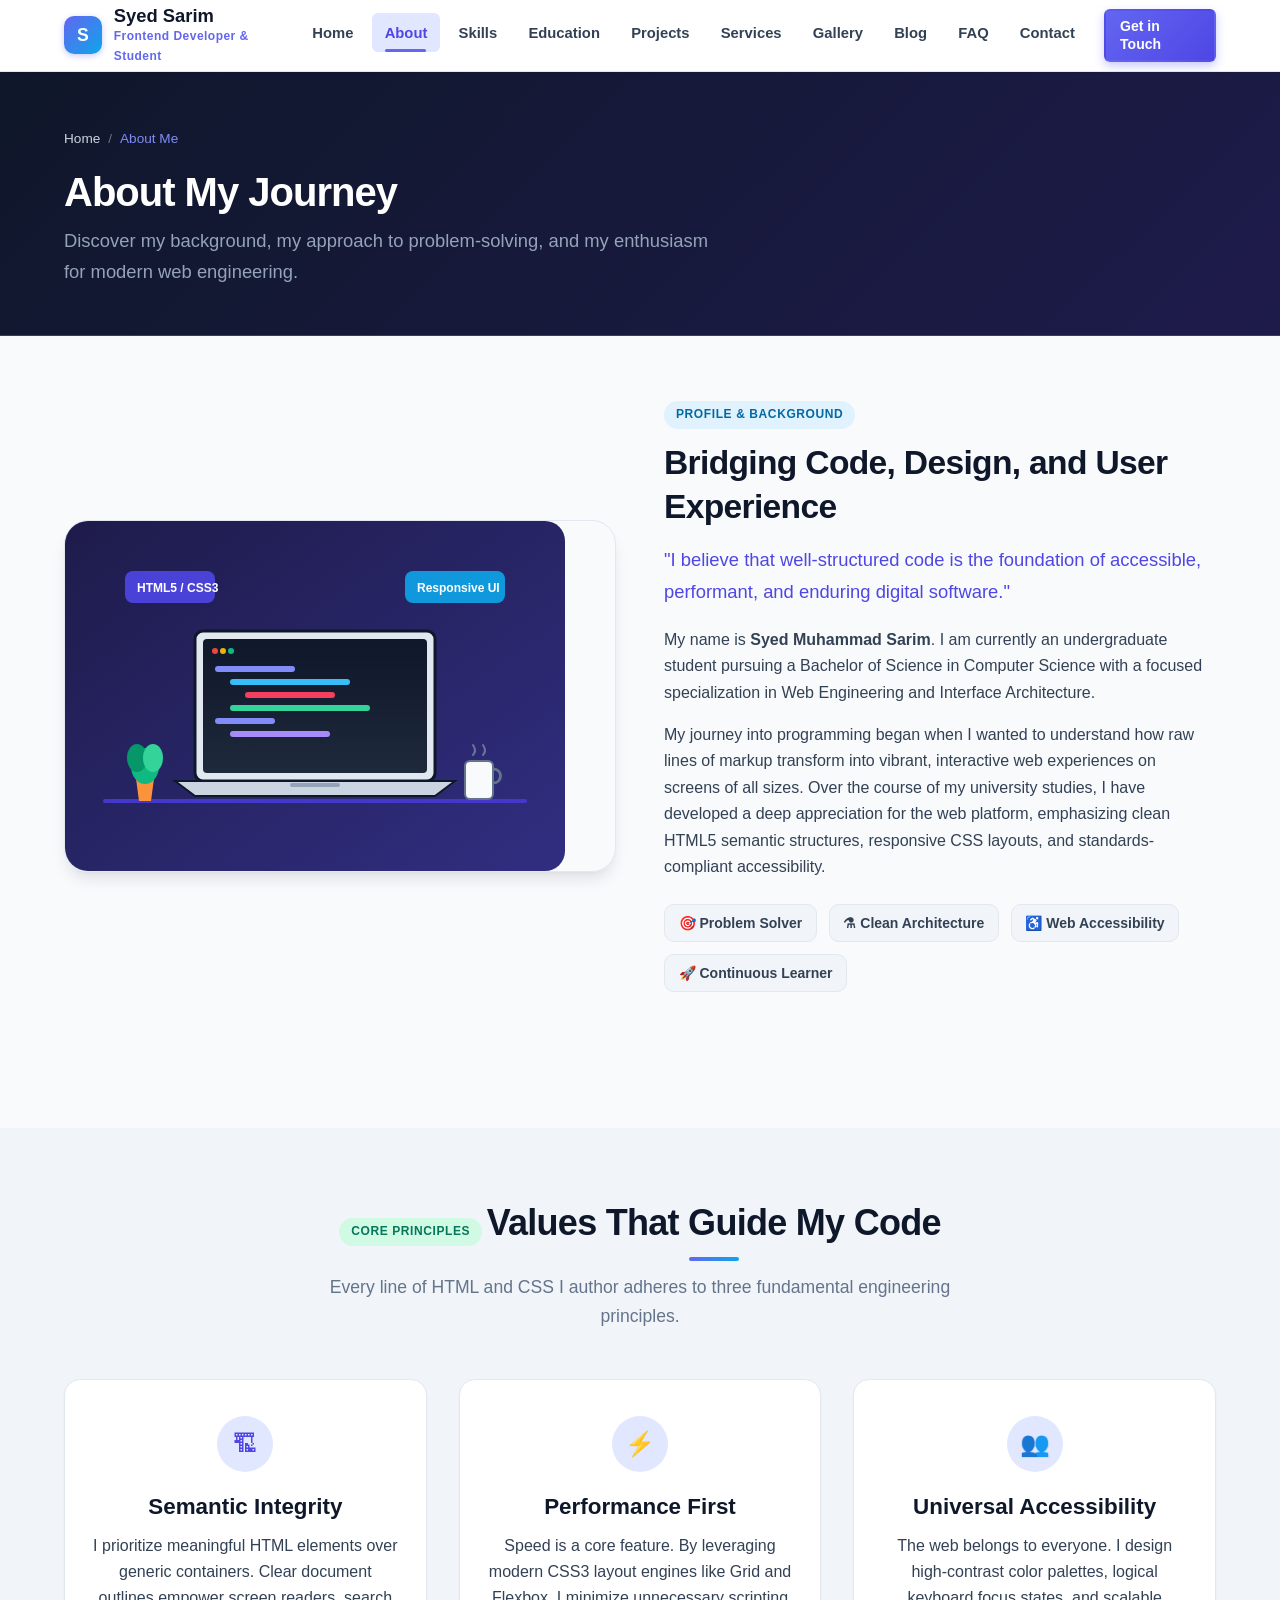
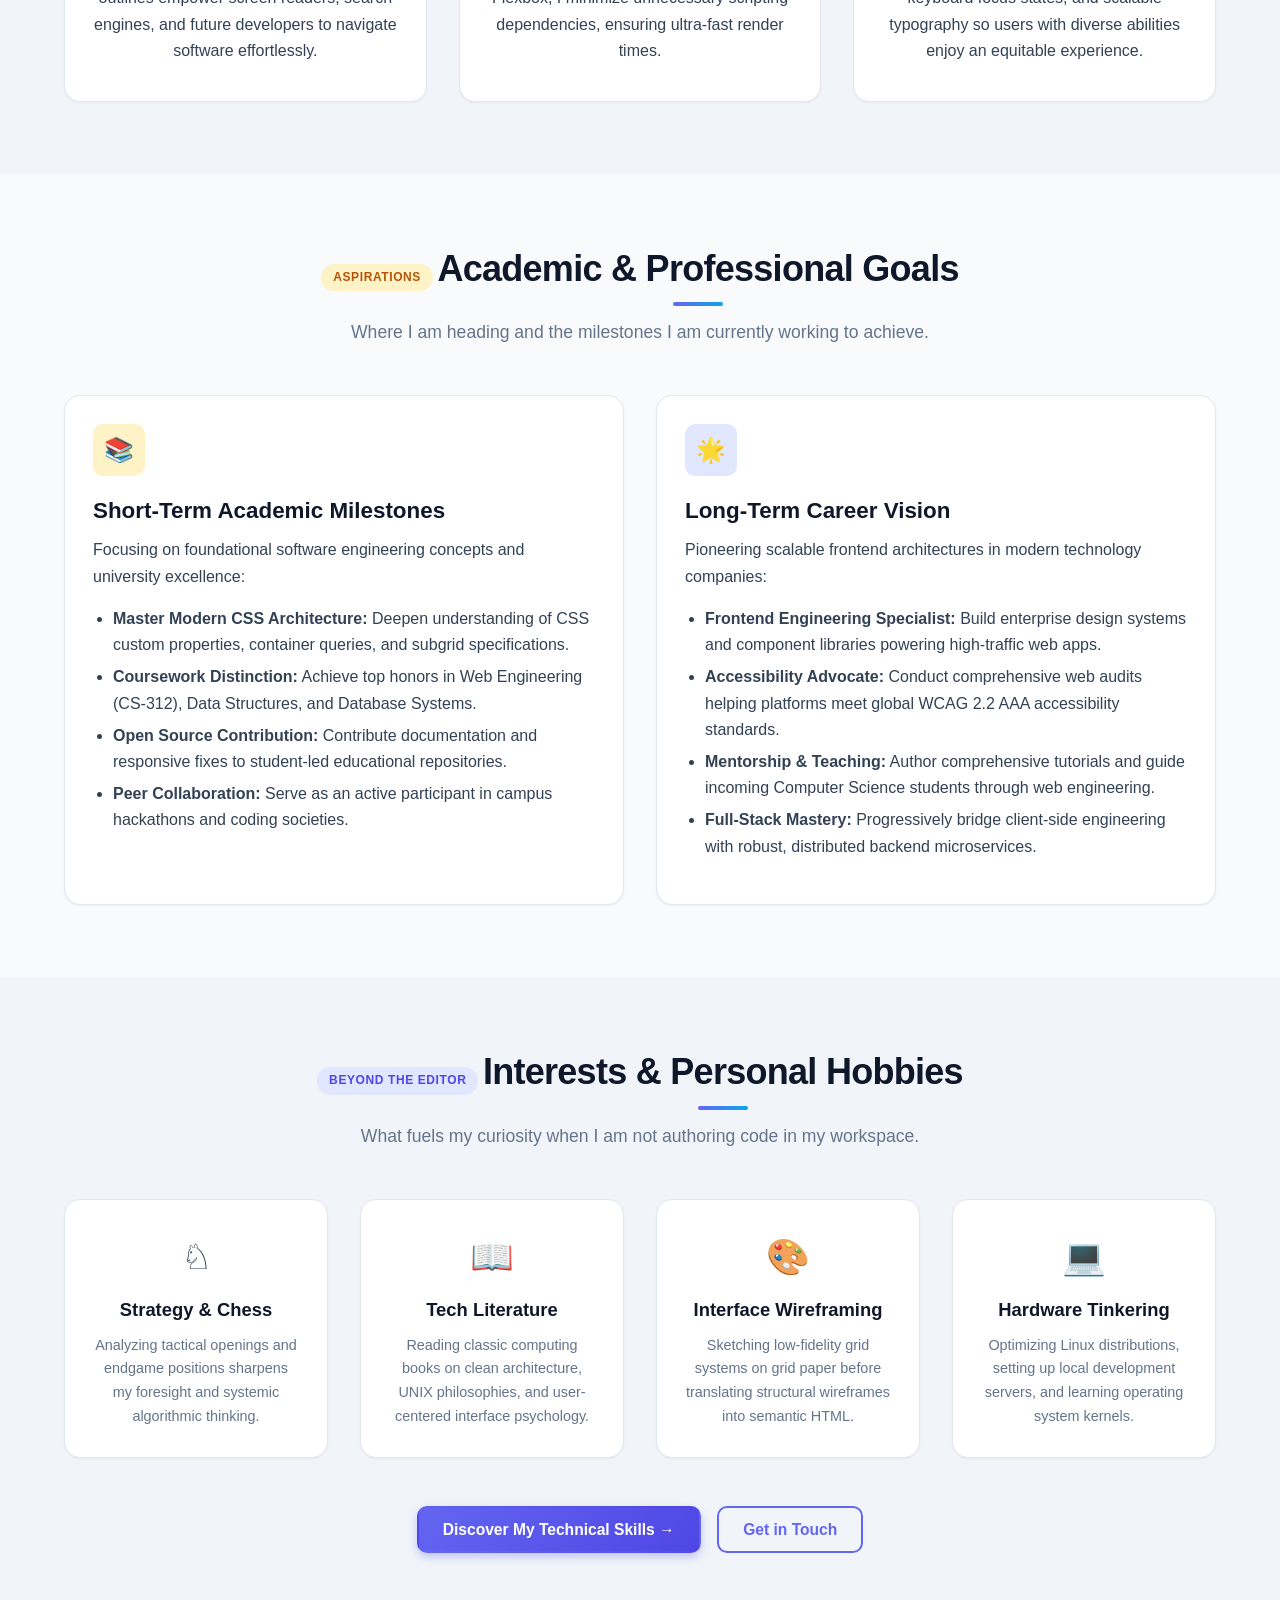
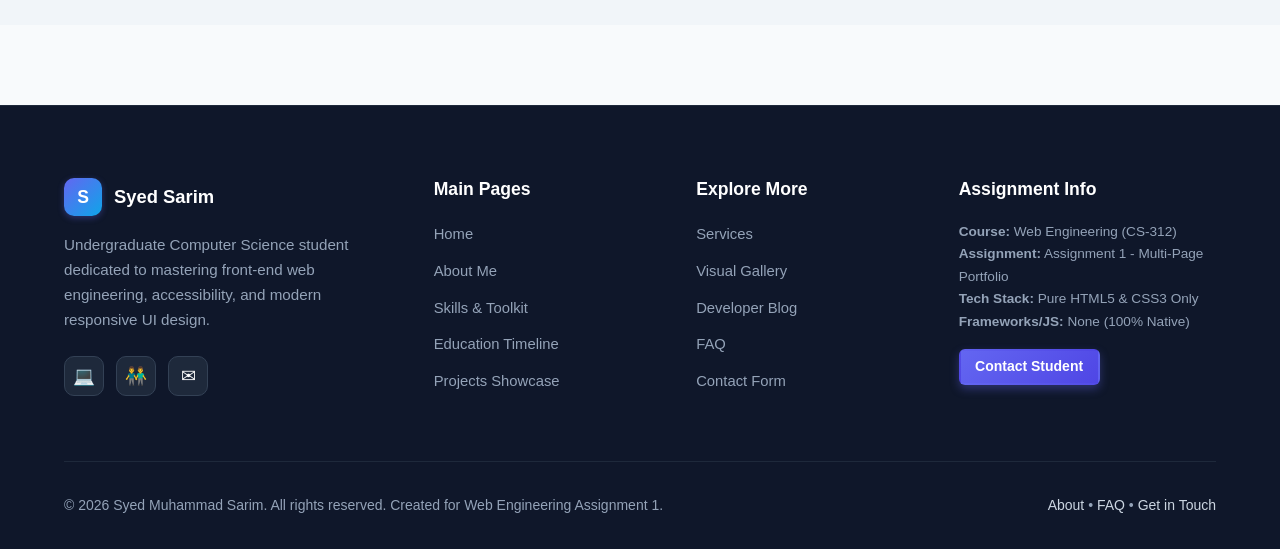
==== about.html @ 370b7d6b "feat: complete 10-page responsive HTML5/CSS3 personal portfolio website for Web Engineering Assignme" ====
<!DOCTYPE html>
<html lang="en">
<head>
  <meta charset="UTF-8">
  <meta name="viewport" content="width=device-width, initial-scale=1.0">
  <meta name="description" content="About Syed Muhammad Sarim - Background, academic journey in Computer Science, engineering philosophy, and aspirations in Web Engineering.">
  <meta name="author" content="Syed Muhammad Sarim">
  <title>About Me | Syed Muhammad Sarim - Portfolio</title>
  <link rel="icon" type="image/svg+xml" href="images/favicon.svg">
  <link rel="stylesheet" href="css/style.css">
</head>
<body>

  <!-- ================= SITE HEADER & NAVIGATION ================= -->
  <header class="site-header">
    <div class="container header-inner">
      <a href="index.html" class="brand" aria-label="Syed Muhammad Sarim Home">
        <div class="brand-icon" aria-hidden="true">S</div>
        <div class="brand-title">
          <span class="brand-name">Syed Sarim</span>
          <span class="brand-sub">Frontend Developer &amp; Student</span>
        </div>
      </a>

      <!-- Pure CSS Mobile Menu Checkbox & Hamburger Label -->
      <input type="checkbox" id="nav-toggle" class="nav-toggle" aria-label="Toggle Navigation Menu">
      <label for="nav-toggle" class="nav-toggle-label" aria-label="Toggle navigation">
        <span></span>
        <span></span>
        <span></span>
      </label>

      <!-- 10 Navigation Links -->
      <nav class="site-nav" aria-label="Main Navigation">
        <ul class="nav-list">
          <li><a href="index.html" class="nav-link">Home</a></li>
          <li><a href="about.html" class="nav-link active">About</a></li>
          <li><a href="skills.html" class="nav-link">Skills</a></li>
          <li><a href="education.html" class="nav-link">Education</a></li>
          <li><a href="projects.html" class="nav-link">Projects</a></li>
          <li><a href="services.html" class="nav-link">Services</a></li>
          <li><a href="gallery.html" class="nav-link">Gallery</a></li>
          <li><a href="blog.html" class="nav-link">Blog</a></li>
          <li><a href="faq.html" class="nav-link">FAQ</a></li>
          <li><a href="contact.html" class="nav-link">Contact</a></li>
        </ul>
        <div class="header-cta">
          <a href="contact.html" class="btn btn-primary btn-sm">Get in Touch</a>
        </div>
      </nav>
    </div>
  </header>

  <!-- ================= PAGE BANNER ================= -->
  <div class="page-banner">
    <div class="container">
      <nav class="breadcrumb" aria-label="Breadcrumb">
        <a href="index.html">Home</a>
        <span class="breadcrumb-separator">/</span>
        <span aria-current="page">About Me</span>
      </nav>
      <h1>About My Journey</h1>
      <p>Discover my background, my approach to problem-solving, and my enthusiasm for modern web engineering.</p>
    </div>
  </div>

  <!-- ================= MAIN CONTENT ================= -->
  <main>
    <!-- BIOGRAPHY & PROFILE SECTION -->
    <section class="section" style="padding-top: 1rem;">
      <div class="container">
        <div class="about-grid">
          <div class="about-image">
            <img src="images/about-illustration.svg" alt="Illustration of Syed Muhammad Sarim coding at a modern workstation" width="500" height="350">
          </div>
          <div class="about-content">
            <span class="badge badge-cyan" style="margin-bottom: 0.75rem;">Profile &amp; Background</span>
            <h2>Bridging Code, Design, and User Experience</h2>
            <p class="lead-text">
              "I believe that well-structured code is the foundation of accessible, performant, and enduring digital software."
            </p>
            <p>
              My name is <strong>Syed Muhammad Sarim</strong>. I am currently an undergraduate student pursuing a Bachelor of Science in Computer Science with a focused specialization in Web Engineering and Interface Architecture.
            </p>
            <p>
              My journey into programming began when I wanted to understand how raw lines of markup transform into vibrant, interactive web experiences on screens of all sizes. Over the course of my university studies, I have developed a deep appreciation for the web platform, emphasizing clean HTML5 semantic structures, responsive CSS layouts, and standards-compliant accessibility.
            </p>
            <div style="margin-top: 1.5rem; display: flex; gap: 0.75rem; flex-wrap: wrap;">
              <span class="interest-tag">&#127919; Problem Solver</span>
              <span class="interest-tag">&#9879; Clean Architecture</span>
              <span class="interest-tag">&#9855; Web Accessibility</span>
              <span class="interest-tag">&#128640; Continuous Learner</span>
            </div>
          </div>
        </div>
      </div>
    </section>

    <!-- CORE VALUES SECTION -->
    <section class="section section-alt">
      <div class="container">
        <header class="section-header">
          <span class="badge badge-teal">Core Principles</span>
          <h2>Values That Guide My Code</h2>
          <p>Every line of HTML and CSS I author adheres to three fundamental engineering principles.</p>
        </header>

        <div class="grid grid-3">
          <!-- Value 1 -->
          <article class="card value-card">
            <div class="value-icon" aria-hidden="true">&#127959;</div>
            <h3>Semantic Integrity</h3>
            <p>
              I prioritize meaningful HTML elements over generic containers. Clear document outlines empower screen readers, search engines, and future developers to navigate software effortlessly.
            </p>
          </article>

          <!-- Value 2 -->
          <article class="card value-card">
            <div class="value-icon" aria-hidden="true">&#9889;</div>
            <h3>Performance First</h3>
            <p>
              Speed is a core feature. By leveraging modern CSS3 layout engines like Grid and Flexbox, I minimize unnecessary scripting dependencies, ensuring ultra-fast render times.
            </p>
          </article>

          <!-- Value 3 -->
          <article class="card value-card">
            <div class="value-icon" aria-hidden="true">&#128101;</div>
            <h3>Universal Accessibility</h3>
            <p>
              The web belongs to everyone. I design high-contrast color palettes, logical keyboard focus states, and scalable typography so users with diverse abilities enjoy an equitable experience.
            </p>
          </article>
        </div>
      </div>
    </section>

    <!-- GOALS & FUTURE HORIZONS -->
    <section class="section">
      <div class="container">
        <header class="section-header">
          <span class="badge badge-amber">Aspirations</span>
          <h2>Academic &amp; Professional Goals</h2>
          <p>Where I am heading and the milestones I am currently working to achieve.</p>
        </header>

        <div class="grid grid-2">
          <!-- Short-Term Goals Card -->
          <article class="card">
            <div class="feature-icon" style="background-color: #fef3c7; color: #b45309;" aria-hidden="true">&#128218;</div>
            <h3>Short-Term Academic Milestones</h3>
            <p>Focusing on foundational software engineering concepts and university excellence:</p>
            <ul>
              <li><strong>Master Modern CSS Architecture:</strong> Deepen understanding of CSS custom properties, container queries, and subgrid specifications.</li>
              <li><strong>Coursework Distinction:</strong> Achieve top honors in Web Engineering (CS-312), Data Structures, and Database Systems.</li>
              <li><strong>Open Source Contribution:</strong> Contribute documentation and responsive fixes to student-led educational repositories.</li>
              <li><strong>Peer Collaboration:</strong> Serve as an active participant in campus hackathons and coding societies.</li>
            </ul>
          </article>

          <!-- Long-Term Goals Card -->
          <article class="card">
            <div class="feature-icon" style="background-color: #e0e7ff; color: #4338ca;" aria-hidden="true">&#127775;</div>
            <h3>Long-Term Career Vision</h3>
            <p>Pioneering scalable frontend architectures in modern technology companies:</p>
            <ul>
              <li><strong>Frontend Engineering Specialist:</strong> Build enterprise design systems and component libraries powering high-traffic web apps.</li>
              <li><strong>Accessibility Advocate:</strong> Conduct comprehensive web audits helping platforms meet global WCAG 2.2 AAA accessibility standards.</li>
              <li><strong>Mentorship &amp; Teaching:</strong> Author comprehensive tutorials and guide incoming Computer Science students through web engineering.</li>
              <li><strong>Full-Stack Mastery:</strong> Progressively bridge client-side engineering with robust, distributed backend microservices.</li>
            </ul>
          </article>
        </div>
      </div>
    </section>

    <!-- INTERESTS & PASSIONS -->
    <section class="section section-alt">
      <div class="container">
        <header class="section-header">
          <span class="badge">Beyond the Editor</span>
          <h2>Interests &amp; Personal Hobbies</h2>
          <p>What fuels my curiosity when I am not authoring code in my workspace.</p>
        </header>

        <div class="grid grid-4">
          <!-- Interest 1 -->
          <div class="card" style="text-align: center;">
            <div style="font-size: 2.2rem; margin-bottom: 0.75rem;" aria-hidden="true">&#9816;</div>
            <h4>Strategy &amp; Chess</h4>
            <p style="font-size: 0.9rem; color: var(--text-muted);">
              Analyzing tactical openings and endgame positions sharpens my foresight and systemic algorithmic thinking.
            </p>
          </div>

          <!-- Interest 2 -->
          <div class="card" style="text-align: center;">
            <div style="font-size: 2.2rem; margin-bottom: 0.75rem;" aria-hidden="true">&#128214;</div>
            <h4>Tech Literature</h4>
            <p style="font-size: 0.9rem; color: var(--text-muted);">
              Reading classic computing books on clean architecture, UNIX philosophies, and user-centered interface psychology.
            </p>
          </div>

          <!-- Interest 3 -->
          <div class="card" style="text-align: center;">
            <div style="font-size: 2.2rem; margin-bottom: 0.75rem;" aria-hidden="true">&#127912;</div>
            <h4>Interface Wireframing</h4>
            <p style="font-size: 0.9rem; color: var(--text-muted);">
              Sketching low-fidelity grid systems on grid paper before translating structural wireframes into semantic HTML.
            </p>
          </div>

          <!-- Interest 4 -->
          <div class="card" style="text-align: center;">
            <div style="font-size: 2.2rem; margin-bottom: 0.75rem;" aria-hidden="true">&#128187;</div>
            <h4>Hardware Tinkering</h4>
            <p style="font-size: 0.9rem; color: var(--text-muted);">
              Optimizing Linux distributions, setting up local development servers, and learning operating system kernels.
            </p>
          </div>
        </div>

        <div style="text-align: center; margin-top: 3rem;">
          <a href="skills.html" class="btn btn-primary">Discover My Technical Skills &rarr;</a>
          <a href="contact.html" class="btn btn-outline" style="margin-left: 0.75rem;">Get in Touch</a>
        </div>
      </div>
    </section>
  </main>

  <!-- ================= SITE FOOTER ================= -->
  <footer class="site-footer">
    <div class="container">
      <div class="footer-grid">
        <div class="footer-brand">
          <div class="brand">
            <div class="brand-icon" aria-hidden="true">S</div>
            <span class="brand-name">Syed Sarim</span>
          </div>
          <p>
            Undergraduate Computer Science student dedicated to mastering front-end web engineering, accessibility, and modern responsive UI design.
          </p>
          <div class="social-links">
            <a href="https://github.com/syedsarim" class="social-link" aria-label="GitHub Profile" target="_blank" rel="noopener noreferrer">&#128187;</a>
            <a href="https://linkedin.com/in/syedsarim" class="social-link" aria-label="LinkedIn Profile" target="_blank" rel="noopener noreferrer">&#128108;</a>
            <a href="mailto:syedsarimraza1@gmail.com" class="social-link" aria-label="Send Email">&#9993;</a>
          </div>
        </div>

        <div>
          <h4 class="footer-title">Main Pages</h4>
          <ul class="footer-links">
            <li><a href="index.html">Home</a></li>
            <li><a href="about.html">About Me</a></li>
            <li><a href="skills.html">Skills &amp; Toolkit</a></li>
            <li><a href="education.html">Education Timeline</a></li>
            <li><a href="projects.html">Projects Showcase</a></li>
          </ul>
        </div>

        <div>
          <h4 class="footer-title">Explore More</h4>
          <ul class="footer-links">
            <li><a href="services.html">Services</a></li>
            <li><a href="gallery.html">Visual Gallery</a></li>
            <li><a href="blog.html">Developer Blog</a></li>
            <li><a href="faq.html">FAQ</a></li>
            <li><a href="contact.html">Contact Form</a></li>
          </ul>
        </div>

        <div>
          <h4 class="footer-title">Assignment Info</h4>
          <p style="font-size: 0.85rem; color: #94a3b8; margin-bottom: 0.5rem;">
            <strong>Course:</strong> Web Engineering (CS-312)<br>
            <strong>Assignment:</strong> Assignment 1 - Multi-Page Portfolio<br>
            <strong>Tech Stack:</strong> Pure HTML5 &amp; CSS3 Only<br>
            <strong>Frameworks/JS:</strong> None (100% Native)
          </p>
          <a href="contact.html" class="btn btn-primary btn-sm" style="margin-top: 0.5rem;">Contact Student</a>
        </div>
      </div>

      <div class="footer-bottom">
        <div>
          &copy; 2026 Syed Muhammad Sarim. All rights reserved. Created for Web Engineering Assignment 1.
        </div>
        <div>
          <a href="about.html">About</a> &bull;
          <a href="faq.html">FAQ</a> &bull;
          <a href="contact.html">Get in Touch</a>
        </div>
      </div>
    </div>
  </footer>

</body>
</html>
---- css/style.css ----
/* ==========================================================================
   PERSONAL PORTFOLIO WEBSITE - STYLE SHEET
   Web Engineering Assignment 1
   Technology: Pure HTML5 & CSS3 (No JavaScript, No Frameworks)
   Author: Syed Muhammad Sarim
   ========================================================================== */

/* --------------------------------------------------------------------------
   1. CSS Custom Properties (Theme Variables)
   -------------------------------------------------------------------------- */
:root {
  /* Color Palette: Navy, Purple, Cyan, Clean Light Backgrounds */
  --color-primary: #0f172a;          /* Deep Navy / Slate 900 */
  --color-primary-light: #1e293b;    /* Slate 800 */
  --color-navy: #1e1b4b;             /* Indigo 950 */
  --color-purple: #6366f1;           /* Indigo / Purple 500 */
  --color-purple-dark: #4f46e5;      /* Indigo 600 */
  --color-purple-light: #e0e7ff;     /* Indigo 100 */
  --color-accent-cyan: #0ea5e9;      /* Sky 500 */
  --color-accent-teal: #10b981;      /* Emerald 500 */
  --color-accent-amber: #f59e0b;     /* Amber 500 */
  --color-accent-rose: #f43f5e;      /* Rose 500 */

  /* Neutral Backgrounds & Surfaces */
  --bg-page: #f8fafc;                /* Light Slate 50 */
  --bg-card: #ffffff;                /* Pure White */
  --bg-subtle: #f1f5f9;              /* Slate 100 */
  --bg-dark: #0f172a;                /* Slate 900 for dark accents */

  /* Text Colors */
  --text-primary: #0f172a;           /* Headings & heavy copy */
  --text-secondary: #334155;         /* Standard body copy */
  --text-muted: #64748b;             /* Subtitles, meta, captions */
  --text-white: #ffffff;

  /* Borders & Dividers */
  --border-light: #e2e8f0;           /* Slate 200 */
  --border-focus: #6366f1;

  /* Box Shadows (Elevation) */
  --shadow-sm: 0 1px 2px 0 rgb(15 23 42 / 0.05);
  --shadow-md: 0 4px 6px -1px rgb(15 23 42 / 0.08), 0 2px 4px -2px rgb(15 23 42 / 0.06);
  --shadow-lg: 0 10px 15px -3px rgb(15 23 42 / 0.1), 0 4px 6px -4px rgb(15 23 42 / 0.05);
  --shadow-xl: 0 20px 25px -5px rgb(15 23 42 / 0.12), 0 8px 10px -6px rgb(15 23 42 / 0.06);

  /* Border Radii */
  --radius-sm: 6px;
  --radius-md: 10px;
  --radius-lg: 16px;
  --radius-xl: 24px;
  --radius-full: 9999px;

  /* Spacing & Layout */
  --container-max-width: 1200px;
  --header-height: 72px;
  --transition: all 0.25s cubic-bezier(0.4, 0, 0.2, 1);
}

/* --------------------------------------------------------------------------
   2. Reset & Base Typography
   -------------------------------------------------------------------------- */
*,
*::before,
*::after {
  box-sizing: border-box;
  margin: 0;
  padding: 0;
}

html {
  font-size: 16px;
  scroll-behavior: smooth;
  scroll-padding-top: calc(var(--header-height) + 1rem);
}

body {
  font-family: -apple-system, BlinkMacSystemFont, "Segoe UI", Roboto, "Helvetica Neue", Arial, sans-serif;
  line-height: 1.65;
  color: var(--text-secondary);
  background-color: var(--bg-page);
  -webkit-font-smoothing: antialiased;
  min-height: 100vh;
  display: flex;
  flex-direction: column;
}

main {
  flex: 1 0 auto;
}

h1, h2, h3, h4, h5, h6 {
  color: var(--text-primary);
  line-height: 1.3;
  font-weight: 700;
  margin-bottom: 0.75rem;
}

h1 { font-size: 2.5rem; letter-spacing: -0.025em; }
h2 { font-size: 2rem; letter-spacing: -0.02em; }
h3 { font-size: 1.4rem; }
h4 { font-size: 1.15rem; }

p {
  margin-bottom: 1rem;
}

p:last-child {
  margin-bottom: 0;
}

a {
  color: var(--color-purple);
  text-decoration: none;
  transition: var(--transition);
}

a:hover,
a:focus-visible {
  color: var(--color-purple-dark);
}

img, svg {
  display: block;
  max-width: 100%;
  height: auto;
}

ul, ol {
  padding-left: 1.25rem;
  margin-bottom: 1rem;
}

li {
  margin-bottom: 0.35rem;
}

/* --------------------------------------------------------------------------
   3. Utility & Layout Classes
   -------------------------------------------------------------------------- */
.container {
  width: 100%;
  max-width: var(--container-max-width);
  margin-left: auto;
  margin-right: auto;
  padding-left: 1.5rem;
  padding-right: 1.5rem;
}

.section {
  padding: 4.5rem 0;
}

.section-alt {
  background-color: var(--bg-subtle);
}

.section-header {
  text-align: center;
  max-width: 700px;
  margin: 0 auto 3rem auto;
}

.section-header h2 {
  font-size: 2.25rem;
  margin-bottom: 0.75rem;
  position: relative;
  display: inline-block;
}

.section-header h2::after {
  content: "";
  display: block;
  width: 50px;
  height: 4px;
  background: linear-gradient(90deg, var(--color-purple), var(--color-accent-cyan));
  border-radius: var(--radius-full);
  margin: 0.6rem auto 0 auto;
}

.section-header p {
  color: var(--text-muted);
  font-size: 1.1rem;
}

/* Grids */
.grid {
  display: grid;
  gap: 2rem;
}

.grid-2 {
  grid-template-columns: repeat(2, 1fr);
}

.grid-3 {
  grid-template-columns: repeat(3, 1fr);
}

.grid-4 {
  grid-template-columns: repeat(4, 1fr);
}

/* Flex Utilities */
.flex {
  display: flex;
}

.flex-center {
  display: flex;
  align-items: center;
  justify-content: center;
}

.flex-between {
  display: flex;
  align-items: center;
  justify-content: space-between;
}

.flex-wrap {
  flex-wrap: wrap;
}

.gap-1 { gap: 0.5rem; }
.gap-2 { gap: 1rem; }
.gap-3 { gap: 1.5rem; }

/* Cards */
.card {
  background-color: var(--bg-card);
  border: 1px solid var(--border-light);
  border-radius: var(--radius-lg);
  padding: 1.75rem;
  box-shadow: var(--shadow-sm);
  transition: var(--transition);
}

.card:hover {
  transform: translateY(-4px);
  box-shadow: var(--shadow-lg);
  border-color: #cbd5e1;
}

/* Buttons */
.btn {
  display: inline-flex;
  align-items: center;
  justify-content: center;
  gap: 0.5rem;
  padding: 0.75rem 1.5rem;
  font-size: 0.975rem;
  font-weight: 600;
  border-radius: var(--radius-md);
  border: 2px solid transparent;
  cursor: pointer;
  transition: var(--transition);
  text-decoration: none;
  line-height: 1.25;
}

.btn-primary {
  background: linear-gradient(135deg, var(--color-purple), var(--color-purple-dark));
  color: var(--text-white);
  box-shadow: 0 4px 10px rgb(99 102 241 / 0.35);
}

.btn-primary:hover,
.btn-primary:focus-visible {
  color: var(--text-white);
  background: linear-gradient(135deg, var(--color-purple-dark), #3730a3);
  transform: translateY(-2px);
  box-shadow: 0 6px 14px rgb(99 102 241 / 0.45);
}

.btn-secondary {
  background-color: var(--color-primary);
  color: var(--text-white);
}

.btn-secondary:hover,
.btn-secondary:focus-visible {
  background-color: var(--color-primary-light);
  color: var(--text-white);
  transform: translateY(-2px);
}

.btn-outline {
  background-color: transparent;
  border-color: var(--color-purple);
  color: var(--color-purple);
}

.btn-outline:hover,
.btn-outline:focus-visible {
  background-color: var(--color-purple);
  color: var(--text-white);
  transform: translateY(-2px);
}

.btn-sm {
  padding: 0.45rem 0.9rem;
  font-size: 0.875rem;
  border-radius: var(--radius-sm);
}

/* Badges / Chips */
.badge {
  display: inline-flex;
  align-items: center;
  padding: 0.25rem 0.75rem;
  font-size: 0.75rem;
  font-weight: 700;
  text-transform: uppercase;
  letter-spacing: 0.05em;
  border-radius: var(--radius-full);
  background-color: var(--color-purple-light);
  color: var(--color-purple-dark);
}

.badge-cyan {
  background-color: #e0f2fe;
  color: #0369a1;
}

.badge-teal {
  background-color: #d1fae5;
  color: #047857;
}

.badge-amber {
  background-color: #fef3c7;
  color: #b45309;
}

/* --------------------------------------------------------------------------
   4. Header & Navigation (Pure CSS Mobile Menu Toggle)
   -------------------------------------------------------------------------- */
.site-header {
  position: sticky;
  top: 0;
  z-index: 1000;
  height: var(--header-height);
  background-color: rgba(255, 255, 255, 0.95);
  backdrop-filter: blur(10px);
  border-bottom: 1px solid var(--border-light);
  box-shadow: var(--shadow-sm);
}

.header-inner {
  display: flex;
  align-items: center;
  justify-content: space-between;
  height: 100%;
}

/* Brand Logo */
.brand {
  display: flex;
  align-items: center;
  gap: 0.75rem;
  font-weight: 800;
  font-size: 1.25rem;
  color: var(--color-primary);
  text-decoration: none;
}

.brand-icon {
  width: 38px;
  height: 38px;
  background: linear-gradient(135deg, var(--color-purple), var(--color-accent-cyan));
  color: var(--text-white);
  border-radius: var(--radius-md);
  display: flex;
  align-items: center;
  justify-content: center;
  font-size: 1.1rem;
  font-weight: 900;
  box-shadow: 0 2px 6px rgb(99 102 241 / 0.35);
}

.brand-title {
  display: flex;
  flex-direction: column;
}

.brand-name {
  color: var(--color-primary);
  font-size: 1.15rem;
  line-height: 1.2;
}

.brand-sub {
  font-size: 0.75rem;
  font-weight: 600;
  color: var(--color-purple);
  letter-spacing: 0.04em;
}

/* Nav Menu Checkbox (Hidden) */
.nav-toggle {
  display: none;
}

/* Hamburger Label Icon */
.nav-toggle-label {
  display: none;
  flex-direction: column;
  justify-content: space-between;
  width: 28px;
  height: 20px;
  cursor: pointer;
  z-index: 1010;
}

.nav-toggle-label span {
  display: block;
  height: 3px;
  width: 100%;
  background-color: var(--color-primary);
  border-radius: 2px;
  transition: var(--transition);
}

/* Navigation List */
.site-nav {
  display: flex;
  align-items: center;
}

.nav-list {
  display: flex;
  align-items: center;
  list-style: none;
  gap: 0.35rem;
  margin: 0;
  padding: 0;
}

.nav-link {
  display: block;
  padding: 0.45rem 0.8rem;
  font-size: 0.925rem;
  font-weight: 600;
  color: var(--text-secondary);
  border-radius: var(--radius-sm);
  transition: var(--transition);
  position: relative;
}

.nav-link:hover {
  color: var(--color-purple);
  background-color: var(--bg-subtle);
}

/* Active Page Indicator */
.nav-link.active {
  color: var(--color-purple-dark);
  background-color: var(--color-purple-light);
  font-weight: 700;
}

.nav-link.active::after {
  content: "";
  position: absolute;
  bottom: 0;
  left: 20%;
  width: 60%;
  height: 3px;
  background-color: var(--color-purple);
  border-radius: var(--radius-full);
}

.header-cta {
  margin-left: 1rem;
}

/* --------------------------------------------------------------------------
   5. Hero Section (Home Page)
   -------------------------------------------------------------------------- */
.hero {
  padding: 5rem 0 4rem 0;
  background: radial-gradient(circle at top right, #e0e7ff 0%, #f8fafc 60%);
  border-bottom: 1px solid var(--border-light);
  overflow: hidden;
}

.hero-grid {
  display: grid;
  grid-template-columns: 1.2fr 0.8fr;
  align-items: center;
  gap: 3.5rem;
}

.hero-content {
  max-width: 620px;
}

.hero-badge {
  display: inline-flex;
  align-items: center;
  gap: 0.5rem;
  padding: 0.35rem 0.9rem;
  background-color: var(--color-purple-light);
  color: var(--color-purple-dark);
  font-weight: 700;
  font-size: 0.825rem;
  border-radius: var(--radius-full);
  margin-bottom: 1.25rem;
  border: 1px solid #c7d2fe;
}

.hero-badge-pulse {
  width: 8px;
  height: 8px;
  background-color: var(--color-accent-teal);
  border-radius: 50%;
  box-shadow: 0 0 0 2px rgba(16, 185, 129, 0.3);
}

.hero-title {
  font-size: 3rem;
  line-height: 1.15;
  margin-bottom: 1.25rem;
  color: var(--color-primary);
}

.text-gradient {
  background: linear-gradient(135deg, var(--color-purple-dark), var(--color-accent-cyan));
  -webkit-background-clip: text;
  -webkit-text-fill-color: transparent;
}

.hero-description {
  font-size: 1.15rem;
  color: var(--text-secondary);
  margin-bottom: 2rem;
  line-height: 1.7;
}

.hero-buttons {
  display: flex;
  gap: 1rem;
  flex-wrap: wrap;
  margin-bottom: 2.5rem;
}

.hero-stats {
  display: grid;
  grid-template-columns: repeat(3, 1fr);
  gap: 1.5rem;
  padding-top: 1.75rem;
  border-top: 1px solid var(--border-light);
}

.stat-item {
  display: flex;
  flex-direction: column;
}

.stat-number {
  font-size: 1.75rem;
  font-weight: 800;
  color: var(--color-primary);
}

.stat-label {
  font-size: 0.85rem;
  color: var(--text-muted);
  font-weight: 600;
}

/* Hero Media Illustration */
.hero-media {
  position: relative;
  display: flex;
  justify-content: center;
}

.hero-image-card {
  width: 100%;
  max-width: 380px;
  border-radius: var(--radius-xl);
  overflow: hidden;
  box-shadow: var(--shadow-xl);
  border: 4px solid var(--bg-card);
  background-color: var(--color-primary);
  animation: float 5s ease-in-out infinite;
}

@keyframes float {
  0%, 100% { transform: translateY(0); }
  50% { transform: translateY(-12px); }
}

/* --------------------------------------------------------------------------
   6. Quick Highlights & Features (Home Page)
   -------------------------------------------------------------------------- */
.feature-card {
  display: flex;
  flex-direction: column;
  height: 100%;
}

.feature-icon {
  width: 52px;
  height: 52px;
  border-radius: var(--radius-md);
  display: flex;
  align-items: center;
  justify-content: center;
  font-size: 1.5rem;
  margin-bottom: 1.25rem;
  background-color: var(--color-purple-light);
  color: var(--color-purple-dark);
}

.feature-card h3 {
  font-size: 1.25rem;
  margin-bottom: 0.75rem;
}

.feature-card p {
  color: var(--text-muted);
  flex-grow: 1;
  margin-bottom: 1.25rem;
}

.feature-link {
  font-weight: 700;
  font-size: 0.925rem;
  display: inline-flex;
  align-items: center;
  gap: 0.35rem;
}

.feature-link:hover {
  text-decoration: underline;
}

/* --------------------------------------------------------------------------
   7. Page Banner / Header Subpage Hero
   -------------------------------------------------------------------------- */
.page-banner {
  padding: 3.5rem 0 3rem 0;
  background: linear-gradient(135deg, #0f172a 0%, #1e1b4b 100%);
  color: var(--text-white);
  border-bottom: 1px solid #334155;
  margin-bottom: 3rem;
}

.page-banner h1 {
  color: var(--text-white);
  font-size: 2.5rem;
  margin-bottom: 0.5rem;
}

.page-banner p {
  color: #94a3b8;
  font-size: 1.15rem;
  max-width: 650px;
}

.breadcrumb {
  display: flex;
  align-items: center;
  gap: 0.5rem;
  font-size: 0.85rem;
  margin-bottom: 1rem;
  color: #818cf8;
}

.breadcrumb a {
  color: #cbd5e1;
}

.breadcrumb a:hover {
  color: #ffffff;
}

.breadcrumb-separator {
  color: #64748b;
}

/* --------------------------------------------------------------------------
   8. About Page Components
   -------------------------------------------------------------------------- */
.about-grid {
  display: grid;
  grid-template-columns: 1fr 1fr;
  gap: 3rem;
  align-items: center;
  margin-bottom: 4rem;
}

.about-image {
  border-radius: var(--radius-xl);
  overflow: hidden;
  box-shadow: var(--shadow-lg);
  border: 1px solid var(--border-light);
}

.about-content h2 {
  font-size: 2.1rem;
  margin-bottom: 1rem;
}

.lead-text {
  font-size: 1.15rem;
  color: var(--color-purple-dark);
  font-weight: 500;
  line-height: 1.7;
  margin-bottom: 1.25rem;
}

.interest-tag {
  display: inline-flex;
  align-items: center;
  gap: 0.4rem;
  padding: 0.4rem 0.85rem;
  background-color: var(--bg-subtle);
  border: 1px solid var(--border-light);
  border-radius: var(--radius-md);
  font-size: 0.875rem;
  font-weight: 600;
  color: var(--text-secondary);
}

/* Values Grid */
.value-card {
  text-align: center;
  padding: 2.25rem 1.75rem;
}

.value-icon {
  width: 56px;
  height: 56px;
  margin: 0 auto 1.25rem auto;
  border-radius: 50%;
  display: flex;
  align-items: center;
  justify-content: center;
  font-size: 1.5rem;
  background-color: var(--color-purple-light);
  color: var(--color-purple-dark);
}

/* --------------------------------------------------------------------------
   9. Skills Page Components
   -------------------------------------------------------------------------- */
.skill-category-card {
  margin-bottom: 2.5rem;
}

.skill-category-header {
  display: flex;
  align-items: center;
  gap: 0.75rem;
  margin-bottom: 1.5rem;
  padding-bottom: 0.75rem;
  border-bottom: 2px solid var(--border-light);
}

.skill-item {
  margin-bottom: 1.5rem;
}

.skill-item:last-child {
  margin-bottom: 0;
}

.skill-info {
  display: flex;
  justify-content: space-between;
  align-items: center;
  margin-bottom: 0.5rem;
  font-weight: 600;
}

.skill-name {
  color: var(--text-primary);
}

.skill-pct {
  color: var(--color-purple-dark);
  font-size: 0.875rem;
}

.skill-bar-bg {
  width: 100%;
  height: 10px;
  background-color: var(--bg-subtle);
  border-radius: var(--radius-full);
  overflow: hidden;
  border: 1px solid var(--border-light);
}

.skill-bar-fill {
  height: 100%;
  border-radius: var(--radius-full);
  background: linear-gradient(90deg, var(--color-purple), var(--color-accent-cyan));
  transition: width 1s ease-in-out;
}

.skill-bar-fill.teal {
  background: linear-gradient(90deg, #10b981, #34d399);
}

.skill-bar-fill.amber {
  background: linear-gradient(90deg, #f59e0b, #fbbf24);
}

/* Soft Skills Grid */
.soft-skill-box {
  background: var(--bg-card);
  border: 1px solid var(--border-light);
  border-radius: var(--radius-lg);
  padding: 1.5rem;
  display: flex;
  gap: 1rem;
}

.soft-skill-icon {
  font-size: 1.75rem;
  color: var(--color-purple);
  line-height: 1;
}

/* --------------------------------------------------------------------------
   10. Education Page Components (Timeline Layout)
   -------------------------------------------------------------------------- */
.timeline {
  position: relative;
  max-width: 860px;
  margin: 0 auto;
  padding: 1rem 0;
}

.timeline::before {
  content: "";
  position: absolute;
  top: 0;
  bottom: 0;
  left: 24px;
  width: 3px;
  background: linear-gradient(180deg, var(--color-purple), var(--color-accent-cyan));
  border-radius: var(--radius-full);
}

.timeline-item {
  position: relative;
  padding-left: 64px;
  margin-bottom: 2.75rem;
}

.timeline-item:last-child {
  margin-bottom: 0;
}

.timeline-dot {
  position: absolute;
  left: 14px;
  top: 6px;
  width: 23px;
  height: 23px;
  border-radius: 50%;
  background-color: var(--bg-card);
  border: 4px solid var(--color-purple);
  box-shadow: 0 0 0 4px rgba(99, 102, 241, 0.2);
}

.timeline-card {
  background-color: var(--bg-card);
  border: 1px solid var(--border-light);
  border-radius: var(--radius-lg);
  padding: 2rem;
  box-shadow: var(--shadow-sm);
}

.timeline-meta {
  display: flex;
  align-items: center;
  justify-content: space-between;
  flex-wrap: wrap;
  gap: 0.5rem;
  margin-bottom: 0.75rem;
}

.timeline-date {
  font-weight: 700;
  font-size: 0.85rem;
  color: var(--color-purple-dark);
}

.timeline-institution {
  font-size: 1.05rem;
  color: var(--text-muted);
  font-weight: 600;
  margin-bottom: 0.75rem;
}

.coursework-chips {
  display: flex;
  flex-wrap: wrap;
  gap: 0.5rem;
  margin-top: 1rem;
}

.course-chip {
  padding: 0.3rem 0.75rem;
  background-color: var(--bg-subtle);
  border: 1px solid var(--border-light);
  border-radius: var(--radius-full);
  font-size: 0.825rem;
  font-weight: 500;
  color: var(--text-secondary);
}

/* --------------------------------------------------------------------------
   11. Projects Page Components
   -------------------------------------------------------------------------- */
.project-card {
  background-color: var(--bg-card);
  border: 1px solid var(--border-light);
  border-radius: var(--radius-lg);
  overflow: hidden;
  box-shadow: var(--shadow-sm);
  display: flex;
  flex-direction: column;
  transition: var(--transition);
}

.project-card:hover {
  transform: translateY(-6px);
  box-shadow: var(--shadow-xl);
  border-color: #cbd5e1;
}

.project-thumb {
  position: relative;
  overflow: hidden;
  background-color: #0f172a;
  height: 220px;
}

.project-thumb img {
  width: 100%;
  height: 100%;
  object-fit: cover;
  transition: transform 0.4s ease;
}

.project-card:hover .project-thumb img {
  transform: scale(1.05);
}

.project-status {
  position: absolute;
  top: 1rem;
  right: 1rem;
}

.project-body {
  padding: 1.75rem;
  display: flex;
  flex-direction: column;
  flex-grow: 1;
}

.project-tags {
  display: flex;
  flex-wrap: wrap;
  gap: 0.4rem;
  margin-bottom: 0.9rem;
}

.project-title {
  font-size: 1.35rem;
  margin-bottom: 0.65rem;
}

.project-desc {
  color: var(--text-muted);
  font-size: 0.95rem;
  flex-grow: 1;
  margin-bottom: 1.25rem;
}

.project-features {
  list-style: none;
  padding-left: 0;
  margin-bottom: 1.5rem;
  font-size: 0.875rem;
}

.project-features li {
  position: relative;
  padding-left: 1.25rem;
  margin-bottom: 0.4rem;
  color: var(--text-secondary);
}

.project-features li::before {
  content: "✓";
  position: absolute;
  left: 0;
  color: var(--color-accent-teal);
  font-weight: bold;
}

.project-actions {
  display: flex;
  gap: 0.75rem;
  margin-top: auto;
}

/* --------------------------------------------------------------------------
   12. Services Page Components
   -------------------------------------------------------------------------- */
.service-card {
  position: relative;
  display: flex;
  flex-direction: column;
  height: 100%;
}

.service-card-popular {
  border-color: var(--color-purple);
  box-shadow: 0 0 0 2px var(--color-purple);
}

.service-badge {
  position: absolute;
  top: -12px;
  right: 1.5rem;
}

.service-icon {
  width: 58px;
  height: 58px;
  border-radius: var(--radius-md);
  background: linear-gradient(135deg, var(--color-purple-light), #c7d2fe);
  color: var(--color-purple-dark);
  font-size: 1.75rem;
  display: flex;
  align-items: center;
  justify-content: center;
  margin-bottom: 1.5rem;
}

.service-checklist {
  list-style: none;
  padding-left: 0;
  margin: 1.25rem 0 1.5rem 0;
  flex-grow: 1;
}

.service-checklist li {
  display: flex;
  align-items: flex-start;
  gap: 0.5rem;
  font-size: 0.925rem;
  color: var(--text-secondary);
  margin-bottom: 0.6rem;
}

.service-check {
  color: var(--color-accent-teal);
  font-weight: bold;
}

/* Workflow Step Cards */
.workflow-step {
  text-align: center;
  padding: 2rem 1.5rem;
  position: relative;
}

.step-number {
  width: 44px;
  height: 44px;
  margin: 0 auto 1rem auto;
  border-radius: 50%;
  background-color: var(--color-purple);
  color: var(--text-white);
  font-weight: 800;
  display: flex;
  align-items: center;
  justify-content: center;
}

/* --------------------------------------------------------------------------
   13. Gallery Page Components & CSS-only Modal Lightbox
   -------------------------------------------------------------------------- */
.gallery-grid {
  display: grid;
  grid-template-columns: repeat(3, 1fr);
  gap: 1.75rem;
}

.gallery-item {
  position: relative;
  border-radius: var(--radius-lg);
  overflow: hidden;
  box-shadow: var(--shadow-sm);
  background-color: #0f172a;
  aspect-ratio: 4 / 3;
  display: block;
  text-decoration: none;
}

.gallery-item img {
  width: 100%;
  height: 100%;
  object-fit: cover;
  transition: transform 0.4s ease;
}

.gallery-overlay {
  position: absolute;
  inset: 0;
  background: linear-gradient(to top, rgba(15, 23, 42, 0.92) 0%, rgba(15, 23, 42, 0.2) 60%, transparent 100%);
  display: flex;
  flex-direction: column;
  justify-content: flex-end;
  padding: 1.5rem;
  opacity: 0;
  transition: opacity 0.3s ease;
}

.gallery-item:hover .gallery-overlay,
.gallery-item:focus .gallery-overlay {
  opacity: 1;
}

.gallery-item:hover img {
  transform: scale(1.08);
}

.gallery-overlay-title {
  color: var(--text-white);
  font-weight: 700;
  font-size: 1.1rem;
  margin-bottom: 0.25rem;
}

.gallery-overlay-sub {
  color: #94a3b8;
  font-size: 0.85rem;
}

/* Pure CSS Modal Lightbox via :target pseudo-class */
.lightbox-modal {
  display: none;
  position: fixed;
  inset: 0;
  z-index: 2000;
  background-color: rgba(15, 23, 42, 0.85);
  backdrop-filter: blur(8px);
  padding: 2rem;
  align-items: center;
  justify-content: center;
}

.lightbox-modal:target {
  display: flex;
}

.lightbox-content {
  position: relative;
  max-width: 800px;
  width: 100%;
  background-color: var(--bg-card);
  border-radius: var(--radius-lg);
  overflow: hidden;
  box-shadow: var(--shadow-xl);
  border: 1px solid var(--border-light);
  animation: modalIn 0.3s ease-out;
}

@keyframes modalIn {
  from { opacity: 0; transform: scale(0.95); }
  to { opacity: 1; transform: scale(1); }
}

.lightbox-close {
  position: absolute;
  top: 1rem;
  right: 1.25rem;
  font-size: 2rem;
  line-height: 1;
  color: var(--text-white);
  background-color: rgba(15, 23, 42, 0.6);
  width: 40px;
  height: 40px;
  border-radius: 50%;
  display: flex;
  align-items: center;
  justify-content: center;
  text-decoration: none;
  z-index: 10;
  transition: var(--transition);
}

.lightbox-close:hover {
  background-color: var(--color-purple);
  color: var(--text-white);
}

.lightbox-info {
  padding: 1.5rem 2rem;
}

.lightbox-info h3 {
  margin-bottom: 0.5rem;
}

.lightbox-info p {
  color: var(--text-muted);
  font-size: 0.95rem;
}

/* --------------------------------------------------------------------------
   14. Blog Page Components
   -------------------------------------------------------------------------- */
.blog-layout {
  display: grid;
  grid-template-columns: 2.3fr 1fr;
  gap: 3rem;
}

.featured-article {
  background-color: var(--bg-card);
  border: 1px solid var(--border-light);
  border-radius: var(--radius-lg);
  overflow: hidden;
  box-shadow: var(--shadow-sm);
  margin-bottom: 3rem;
}

.featured-article-img {
  width: 100%;
  height: 320px;
  object-fit: cover;
}

.featured-article-body {
  padding: 2.25rem;
}

.article-card {
  background-color: var(--bg-card);
  border: 1px solid var(--border-light);
  border-radius: var(--radius-lg);
  overflow: hidden;
  box-shadow: var(--shadow-sm);
  margin-bottom: 2.5rem;
}

.article-thumb {
  width: 100%;
  height: 240px;
  object-fit: cover;
}

.article-body {
  padding: 2rem;
}

.article-meta {
  display: flex;
  align-items: center;
  gap: 1rem;
  font-size: 0.85rem;
  color: var(--text-muted);
  margin-bottom: 0.75rem;
  flex-wrap: wrap;
}

.article-title {
  font-size: 1.6rem;
  margin-bottom: 1rem;
}

.article-title a {
  color: var(--text-primary);
}

.article-title a:hover {
  color: var(--color-purple);
}

.article-excerpt {
  color: var(--text-secondary);
  line-height: 1.7;
  margin-bottom: 1.5rem;
}

/* Code Snippet Box inside Blog */
.code-block {
  background-color: #0f172a;
  color: #f8fafc;
  padding: 1.25rem;
  border-radius: var(--radius-md);
  font-family: Consolas, Monaco, "Andale Mono", monospace;
  font-size: 0.875rem;
  line-height: 1.5;
  overflow-x: auto;
  margin: 1.25rem 0;
  border: 1px solid #334155;
}

/* Blog Sidebar */
.blog-sidebar-widget {
  background-color: var(--bg-card);
  border: 1px solid var(--border-light);
  border-radius: var(--radius-lg);
  padding: 1.75rem;
  margin-bottom: 2rem;
}

.widget-title {
  font-size: 1.15rem;
  margin-bottom: 1rem;
  padding-bottom: 0.5rem;
  border-bottom: 2px solid var(--border-light);
}

.category-list {
  list-style: none;
  padding-left: 0;
  margin-bottom: 0;
}

.category-list li {
  display: flex;
  justify-content: space-between;
  padding: 0.5rem 0;
  border-bottom: 1px dashed var(--border-light);
  font-size: 0.925rem;
}

.category-list li:last-child {
  border-bottom: none;
}

/* --------------------------------------------------------------------------
   15. Contact Page Components & Accessible Form
   -------------------------------------------------------------------------- */
.contact-grid {
  display: grid;
  grid-template-columns: 1fr 1.3fr;
  gap: 3rem;
}

.contact-info-card {
  display: flex;
  align-items: flex-start;
  gap: 1.25rem;
  padding: 1.5rem;
  background-color: var(--bg-card);
  border: 1px solid var(--border-light);
  border-radius: var(--radius-lg);
  margin-bottom: 1.5rem;
}

.contact-icon {
  width: 48px;
  height: 48px;
  border-radius: var(--radius-md);
  background-color: var(--color-purple-light);
  color: var(--color-purple-dark);
  font-size: 1.35rem;
  display: flex;
  align-items: center;
  justify-content: center;
  flex-shrink: 0;
}

.contact-form-card {
  background-color: var(--bg-card);
  border: 1px solid var(--border-light);
  border-radius: var(--radius-xl);
  padding: 2.5rem;
  box-shadow: var(--shadow-md);
}

.form-group {
  margin-bottom: 1.5rem;
}

.form-row {
  display: grid;
  grid-template-columns: 1fr 1fr;
  gap: 1.25rem;
}

.form-label {
  display: block;
  font-size: 0.925rem;
  font-weight: 600;
  color: var(--text-primary);
  margin-bottom: 0.5rem;
}

.form-label span {
  color: var(--color-accent-rose);
}

.form-control {
  width: 100%;
  padding: 0.8rem 1rem;
  font-size: 0.95rem;
  font-family: inherit;
  color: var(--text-primary);
  background-color: var(--bg-subtle);
  border: 1.5px solid var(--border-light);
  border-radius: var(--radius-md);
  transition: var(--transition);
}

.form-control:focus {
  outline: none;
  background-color: var(--bg-card);
  border-color: var(--color-purple);
  box-shadow: 0 0 0 3px rgba(99, 102, 241, 0.15);
}

textarea.form-control {
  resize: vertical;
  min-height: 140px;
}

/* Radio Group */
.radio-group {
  display: flex;
  gap: 1.5rem;
  flex-wrap: wrap;
  margin-top: 0.5rem;
}

.radio-label {
  display: flex;
  align-items: center;
  gap: 0.5rem;
  font-size: 0.925rem;
  cursor: pointer;
}

/* Form Success Notice via :target */
.form-success-banner {
  display: none;
  background-color: #ecfdf5;
  border: 1.5px solid #10b981;
  color: #065f46;
  padding: 1.25rem;
  border-radius: var(--radius-md);
  margin-bottom: 1.75rem;
}

.form-success-banner:target {
  display: block;
}

/* --------------------------------------------------------------------------
   16. FAQ Page Components (Pure CSS Accordion via <details>/<summary>)
   -------------------------------------------------------------------------- */
.faq-container {
  max-width: 860px;
  margin: 0 auto;
}

.faq-item {
  background-color: var(--bg-card);
  border: 1px solid var(--border-light);
  border-radius: var(--radius-lg);
  margin-bottom: 1.25rem;
  overflow: hidden;
  box-shadow: var(--shadow-sm);
  transition: var(--transition);
}

.faq-item[open] {
  border-color: var(--color-purple);
  box-shadow: var(--shadow-md);
}

.faq-summary {
  padding: 1.5rem 2rem;
  font-size: 1.15rem;
  font-weight: 700;
  color: var(--text-primary);
  cursor: pointer;
  list-style: none; /* Hide default browser triangle */
  display: flex;
  align-items: center;
  justify-content: space-between;
  position: relative;
  user-select: none;
}

.faq-summary::-webkit-details-marker {
  display: none;
}

/* Pure CSS Custom Chevron Indicator */
.faq-summary::after {
  content: "+";
  font-size: 1.5rem;
  font-weight: 400;
  color: var(--color-purple);
  transition: transform 0.25s ease;
  line-height: 1;
}

.faq-item[open] .faq-summary::after {
  content: "−";
  transform: rotate(180deg);
}

.faq-content {
  padding: 0 2rem 1.5rem 2rem;
  color: var(--text-secondary);
  line-height: 1.7;
  border-top: 1px solid var(--border-light);
  padding-top: 1.25rem;
}

/* --------------------------------------------------------------------------
   17. Footer
   -------------------------------------------------------------------------- */
.site-footer {
  background-color: var(--color-primary);
  color: #94a3b8;
  padding: 4.5rem 0 2rem 0;
  border-top: 1px solid #1e293b;
  margin-top: 5rem;
}

.footer-grid {
  display: grid;
  grid-template-columns: 1.5fr 1fr 1fr 1.2fr;
  gap: 3rem;
  margin-bottom: 3.5rem;
}

.footer-brand .brand-name {
  color: var(--text-white);
}

.footer-brand p {
  color: #94a3b8;
  margin: 1rem 0 1.5rem 0;
  font-size: 0.95rem;
}

.footer-title {
  color: var(--text-white);
  font-size: 1.1rem;
  margin-bottom: 1.25rem;
  font-weight: 700;
}

.footer-links {
  list-style: none;
  padding-left: 0;
  margin-bottom: 0;
}

.footer-links li {
  margin-bottom: 0.65rem;
}

.footer-links a {
  color: #94a3b8;
  font-size: 0.925rem;
  transition: var(--transition);
}

.footer-links a:hover {
  color: var(--text-white);
  padding-left: 4px;
}

.social-links {
  display: flex;
  gap: 0.75rem;
}

.social-link {
  width: 40px;
  height: 40px;
  border-radius: var(--radius-md);
  background-color: #1e293b;
  color: var(--text-white);
  display: flex;
  align-items: center;
  justify-content: center;
  font-size: 1.1rem;
  border: 1px solid #334155;
  transition: var(--transition);
}

.social-link:hover {
  background-color: var(--color-purple);
  border-color: var(--color-purple);
  color: var(--text-white);
  transform: translateY(-2px);
}

.footer-bottom {
  padding-top: 2rem;
  border-top: 1px solid #1e293b;
  display: flex;
  align-items: center;
  justify-content: space-between;
  flex-wrap: wrap;
  gap: 1rem;
  font-size: 0.875rem;
}

.footer-bottom a {
  color: #cbd5e1;
}

.footer-bottom a:hover {
  color: var(--text-white);
}

/* --------------------------------------------------------------------------
   18. Responsive Media Queries (Mobile & Tablet)
   -------------------------------------------------------------------------- */
@media (max-width: 1024px) {
  .hero-title {
    font-size: 2.5rem;
  }
  .grid-4 {
    grid-template-columns: repeat(2, 1fr);
  }
  .footer-grid {
    grid-template-columns: repeat(2, 1fr);
  }
  .gallery-grid {
    grid-template-columns: repeat(2, 1fr);
  }
}

@media (max-width: 768px) {
  :root {
    --header-height: 64px;
  }

  /* Hamburger Toggle Display */
  .nav-toggle-label {
    display: flex;
  }

  /* Mobile Nav Dropdown */
  .site-nav {
    position: absolute;
    top: var(--header-height);
    left: 0;
    width: 100%;
    background-color: var(--bg-card);
    border-bottom: 2px solid var(--border-light);
    box-shadow: var(--shadow-xl);
    padding: 1.5rem;
    display: none;
    flex-direction: column;
    align-items: stretch;
  }

  .nav-list {
    flex-direction: column;
    align-items: stretch;
    gap: 0.5rem;
    width: 100%;
  }

  .nav-link {
    padding: 0.75rem 1rem;
    border-radius: var(--radius-md);
  }

  .nav-link.active::after {
    display: none;
  }

  .header-cta {
    margin-left: 0;
    margin-top: 1rem;
    width: 100%;
  }

  .header-cta .btn {
    width: 100%;
  }

  /* Pure CSS Toggle: When checkbox is checked, show nav! */
  .nav-toggle:checked ~ .site-nav {
    display: flex;
  }

  /* Hamburger Icon Animation */
  .nav-toggle:checked ~ .nav-toggle-label span:nth-child(1) {
    transform: translateY(8px) rotate(45deg);
  }
  .nav-toggle:checked ~ .nav-toggle-label span:nth-child(2) {
    opacity: 0;
  }
  .nav-toggle:checked ~ .nav-toggle-label span:nth-child(3) {
    transform: translateY(-8px) rotate(-45deg);
  }

  /* Layout Grids to 1 Column */
  .hero-grid,
  .about-grid,
  .grid-2,
  .grid-3,
  .blog-layout,
  .contact-grid,
  .form-row {
    grid-template-columns: 1fr;
    gap: 2rem;
  }

  .hero {
    padding: 3rem 0;
  }

  .hero-title {
    font-size: 2.1rem;
  }

  .timeline::before {
    left: 16px;
  }

  .timeline-dot {
    left: 6px;
  }

  .timeline-item {
    padding-left: 48px;
  }

  .footer-grid {
    grid-template-columns: 1fr;
    gap: 2rem;
  }

  .gallery-grid {
    grid-template-columns: 1fr;
  }
}

@media (max-width: 480px) {
  h1 { font-size: 2rem; }
  h2 { font-size: 1.6rem; }
  .hero-stats {
    grid-template-columns: 1fr;
    gap: 1rem;
  }
  .contact-form-card {
    padding: 1.5rem;
  }
}
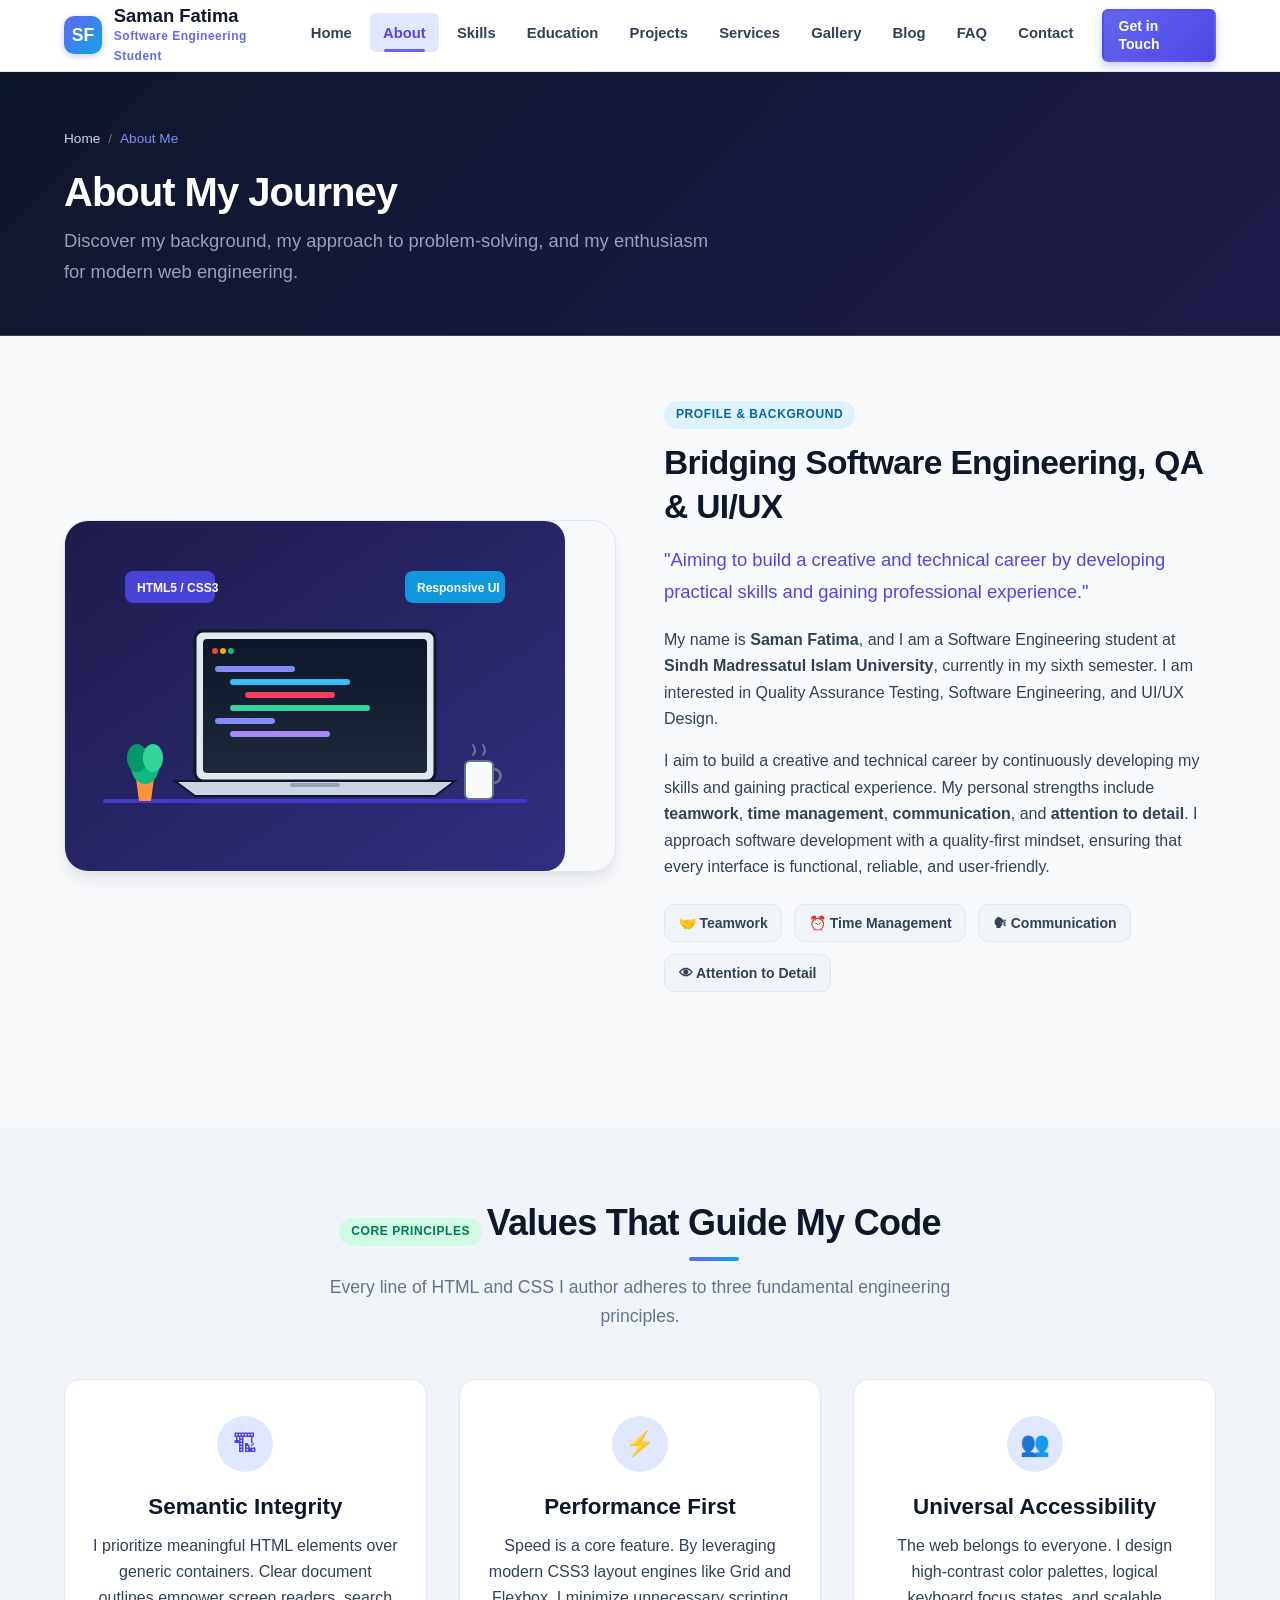
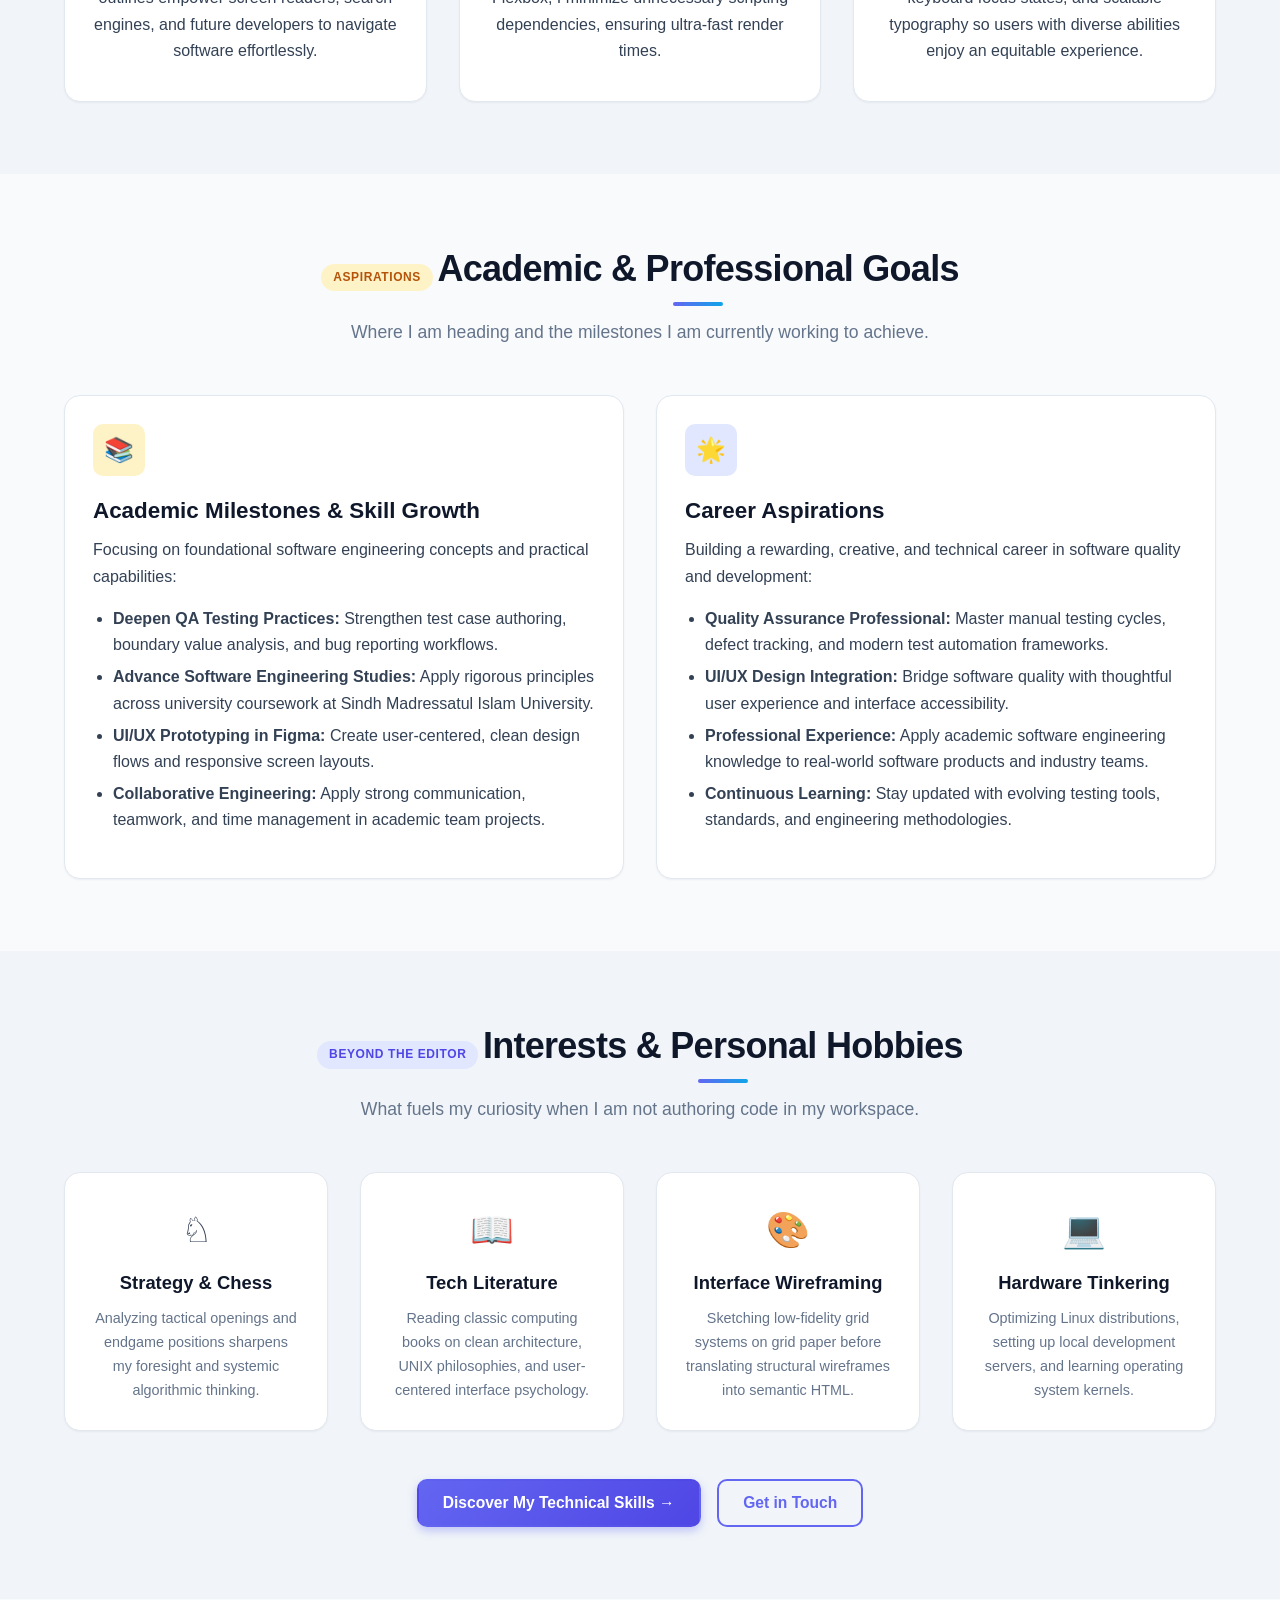
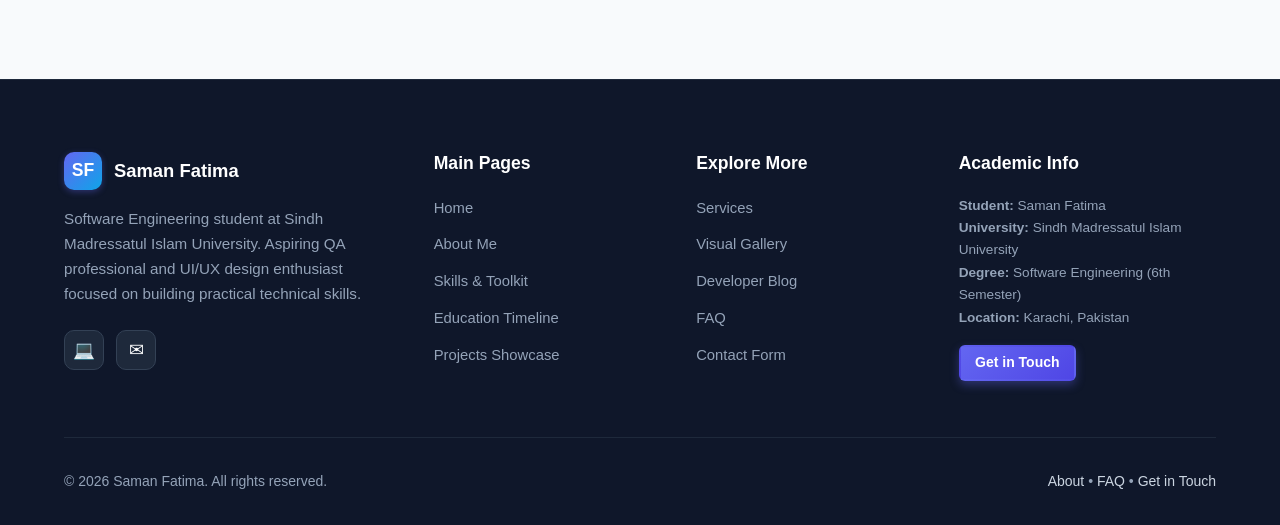
==== commit b4aec5ad: "chore: update portfolio personal information and website content for Saman Fatima" ====
--- a/about.html
+++ b/about.html
@@ -3,9 +3,9 @@
 <head>
   <meta charset="UTF-8">
   <meta name="viewport" content="width=device-width, initial-scale=1.0">
-  <meta name="description" content="About Syed Muhammad Sarim - Background, academic journey in Computer Science, engineering philosophy, and aspirations in Web Engineering.">
-  <meta name="author" content="Syed Muhammad Sarim">
-  <title>About Me | Syed Muhammad Sarim - Portfolio</title>
+  <meta name="description" content="About Saman Fatima - Software Engineering Student at Sindh Madressatul Islam University, Aspiring QA Professional, and UI/UX Design Enthusiast.">
+  <meta name="author" content="Saman Fatima">
+  <title>About Me | Saman Fatima - Portfolio</title>
   <link rel="icon" type="image/svg+xml" href="images/favicon.svg">
   <link rel="stylesheet" href="css/style.css">
 </head>
@@ -14,11 +14,11 @@
   <!-- ================= SITE HEADER & NAVIGATION ================= -->
   <header class="site-header">
     <div class="container header-inner">
-      <a href="index.html" class="brand" aria-label="Syed Muhammad Sarim Home">
-        <div class="brand-icon" aria-hidden="true">S</div>
+      <a href="index.html" class="brand" aria-label="Saman Fatima Home">
+        <div class="brand-icon" aria-hidden="true">SF</div>
         <div class="brand-title">
-          <span class="brand-name">Syed Sarim</span>
-          <span class="brand-sub">Frontend Developer &amp; Student</span>
+          <span class="brand-name">Saman Fatima</span>
+          <span class="brand-sub">Software Engineering Student</span>
         </div>
       </a>
 
@@ -71,25 +71,25 @@
       <div class="container">
         <div class="about-grid">
           <div class="about-image">
-            <img src="images/about-illustration.svg" alt="Illustration of Syed Muhammad Sarim coding at a modern workstation" width="500" height="350">
+            <img src="images/about-illustration.svg" alt="Illustration representing software engineering and design workstation for Saman Fatima" width="500" height="350">
           </div>
           <div class="about-content">
             <span class="badge badge-cyan" style="margin-bottom: 0.75rem;">Profile &amp; Background</span>
-            <h2>Bridging Code, Design, and User Experience</h2>
+            <h2>Bridging Software Engineering, QA &amp; UI/UX</h2>
             <p class="lead-text">
-              "I believe that well-structured code is the foundation of accessible, performant, and enduring digital software."
-            </p>
-            <p>
-              My name is <strong>Syed Muhammad Sarim</strong>. I am currently an undergraduate student pursuing a Bachelor of Science in Computer Science with a focused specialization in Web Engineering and Interface Architecture.
-            </p>
-            <p>
-              My journey into programming began when I wanted to understand how raw lines of markup transform into vibrant, interactive web experiences on screens of all sizes. Over the course of my university studies, I have developed a deep appreciation for the web platform, emphasizing clean HTML5 semantic structures, responsive CSS layouts, and standards-compliant accessibility.
+              "Aiming to build a creative and technical career by developing practical skills and gaining professional experience."
+            </p>
+            <p>
+              My name is <strong>Saman Fatima</strong>, and I am a Software Engineering student at <strong>Sindh Madressatul Islam University</strong>, currently in my sixth semester. I am interested in Quality Assurance Testing, Software Engineering, and UI/UX Design.
+            </p>
+            <p>
+              I aim to build a creative and technical career by continuously developing my skills and gaining practical experience. My personal strengths include <strong>teamwork</strong>, <strong>time management</strong>, <strong>communication</strong>, and <strong>attention to detail</strong>. I approach software development with a quality-first mindset, ensuring that every interface is functional, reliable, and user-friendly.
             </p>
             <div style="margin-top: 1.5rem; display: flex; gap: 0.75rem; flex-wrap: wrap;">
-              <span class="interest-tag">&#127919; Problem Solver</span>
-              <span class="interest-tag">&#9879; Clean Architecture</span>
-              <span class="interest-tag">&#9855; Web Accessibility</span>
-              <span class="interest-tag">&#128640; Continuous Learner</span>
+              <span class="interest-tag">&#129309; Teamwork</span>
+              <span class="interest-tag">&#9200; Time Management</span>
+              <span class="interest-tag">&#128483; Communication</span>
+              <span class="interest-tag">&#128065; Attention to Detail</span>
             </div>
           </div>
         </div>
@@ -149,26 +149,26 @@
           <!-- Short-Term Goals Card -->
           <article class="card">
             <div class="feature-icon" style="background-color: #fef3c7; color: #b45309;" aria-hidden="true">&#128218;</div>
-            <h3>Short-Term Academic Milestones</h3>
-            <p>Focusing on foundational software engineering concepts and university excellence:</p>
+            <h3>Academic Milestones &amp; Skill Growth</h3>
+            <p>Focusing on foundational software engineering concepts and practical capabilities:</p>
             <ul>
-              <li><strong>Master Modern CSS Architecture:</strong> Deepen understanding of CSS custom properties, container queries, and subgrid specifications.</li>
-              <li><strong>Coursework Distinction:</strong> Achieve top honors in Web Engineering (CS-312), Data Structures, and Database Systems.</li>
-              <li><strong>Open Source Contribution:</strong> Contribute documentation and responsive fixes to student-led educational repositories.</li>
-              <li><strong>Peer Collaboration:</strong> Serve as an active participant in campus hackathons and coding societies.</li>
+              <li><strong>Deepen QA Testing Practices:</strong> Strengthen test case authoring, boundary value analysis, and bug reporting workflows.</li>
+              <li><strong>Advance Software Engineering Studies:</strong> Apply rigorous principles across university coursework at Sindh Madressatul Islam University.</li>
+              <li><strong>UI/UX Prototyping in Figma:</strong> Create user-centered, clean design flows and responsive screen layouts.</li>
+              <li><strong>Collaborative Engineering:</strong> Apply strong communication, teamwork, and time management in academic team projects.</li>
             </ul>
           </article>
 
           <!-- Long-Term Goals Card -->
           <article class="card">
             <div class="feature-icon" style="background-color: #e0e7ff; color: #4338ca;" aria-hidden="true">&#127775;</div>
-            <h3>Long-Term Career Vision</h3>
-            <p>Pioneering scalable frontend architectures in modern technology companies:</p>
+            <h3>Career Aspirations</h3>
+            <p>Building a rewarding, creative, and technical career in software quality and development:</p>
             <ul>
-              <li><strong>Frontend Engineering Specialist:</strong> Build enterprise design systems and component libraries powering high-traffic web apps.</li>
-              <li><strong>Accessibility Advocate:</strong> Conduct comprehensive web audits helping platforms meet global WCAG 2.2 AAA accessibility standards.</li>
-              <li><strong>Mentorship &amp; Teaching:</strong> Author comprehensive tutorials and guide incoming Computer Science students through web engineering.</li>
-              <li><strong>Full-Stack Mastery:</strong> Progressively bridge client-side engineering with robust, distributed backend microservices.</li>
+              <li><strong>Quality Assurance Professional:</strong> Master manual testing cycles, defect tracking, and modern test automation frameworks.</li>
+              <li><strong>UI/UX Design Integration:</strong> Bridge software quality with thoughtful user experience and interface accessibility.</li>
+              <li><strong>Professional Experience:</strong> Apply academic software engineering knowledge to real-world software products and industry teams.</li>
+              <li><strong>Continuous Learning:</strong> Stay updated with evolving testing tools, standards, and engineering methodologies.</li>
             </ul>
           </article>
         </div>
@@ -236,16 +236,15 @@
       <div class="footer-grid">
         <div class="footer-brand">
           <div class="brand">
-            <div class="brand-icon" aria-hidden="true">S</div>
-            <span class="brand-name">Syed Sarim</span>
+            <div class="brand-icon" aria-hidden="true">SF</div>
+            <span class="brand-name">Saman Fatima</span>
           </div>
           <p>
-            Undergraduate Computer Science student dedicated to mastering front-end web engineering, accessibility, and modern responsive UI design.
+            Software Engineering student at Sindh Madressatul Islam University. Aspiring QA professional and UI/UX design enthusiast focused on building practical technical skills.
           </p>
           <div class="social-links">
-            <a href="https://github.com/syedsarim" class="social-link" aria-label="GitHub Profile" target="_blank" rel="noopener noreferrer">&#128187;</a>
-            <a href="https://linkedin.com/in/syedsarim" class="social-link" aria-label="LinkedIn Profile" target="_blank" rel="noopener noreferrer">&#128108;</a>
-            <a href="mailto:syedsarimraza1@gmail.com" class="social-link" aria-label="Send Email">&#9993;</a>
+            <a href="https://github.com/SamanFatima24" class="social-link" aria-label="GitHub Profile" target="_blank" rel="noopener noreferrer">&#128187;</a>
+            <a href="mailto:saman24fatima@gmail.com" class="social-link" aria-label="Send Email">&#9993;</a>
           </div>
         </div>
 
@@ -272,20 +271,20 @@
         </div>
 
         <div>
-          <h4 class="footer-title">Assignment Info</h4>
+          <h4 class="footer-title">Academic Info</h4>
           <p style="font-size: 0.85rem; color: #94a3b8; margin-bottom: 0.5rem;">
-            <strong>Course:</strong> Web Engineering (CS-312)<br>
-            <strong>Assignment:</strong> Assignment 1 - Multi-Page Portfolio<br>
-            <strong>Tech Stack:</strong> Pure HTML5 &amp; CSS3 Only<br>
-            <strong>Frameworks/JS:</strong> None (100% Native)
+            <strong>Student:</strong> Saman Fatima<br>
+            <strong>University:</strong> Sindh Madressatul Islam University<br>
+            <strong>Degree:</strong> Software Engineering (6th Semester)<br>
+            <strong>Location:</strong> Karachi, Pakistan
           </p>
-          <a href="contact.html" class="btn btn-primary btn-sm" style="margin-top: 0.5rem;">Contact Student</a>
+          <a href="contact.html" class="btn btn-primary btn-sm" style="margin-top: 0.5rem;">Get in Touch</a>
         </div>
       </div>
 
       <div class="footer-bottom">
         <div>
-          &copy; 2026 Syed Muhammad Sarim. All rights reserved. Created for Web Engineering Assignment 1.
+          &copy; 2026 Saman Fatima. All rights reserved.
         </div>
         <div>
           <a href="about.html">About</a> &bull;
--- a/css/style.css
+++ b/css/style.css
@@ -2,7 +2,7 @@
    PERSONAL PORTFOLIO WEBSITE - STYLE SHEET
    Web Engineering Assignment 1
    Technology: Pure HTML5 & CSS3 (No JavaScript, No Frameworks)
-   Author: Syed Muhammad Sarim
+   Author: Saman Fatima
    ========================================================================== */
 
 /* --------------------------------------------------------------------------
